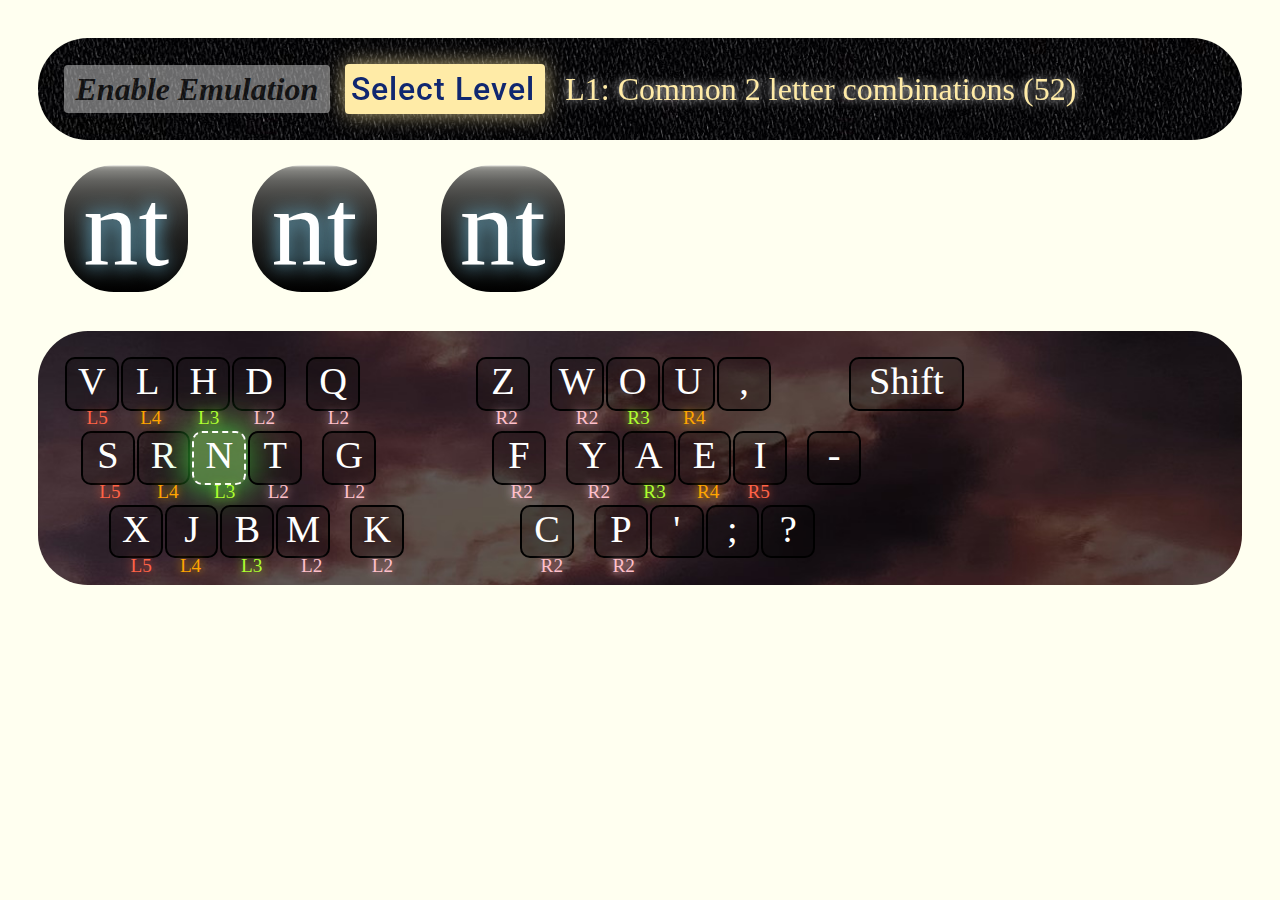
==== learn.html @ 48374da1 "Add files via upload" ====
<!DOCTYPE html>
<head>
    <title>Learn</title>
    <!--Stylesheet below is NOT my work. 
        Credit:
            https://codepen.io/ig_design/pen/MWKVrNR
            https://freefrontend.com/css-dropdown-menus/
    -->
    <link rel="stylesheet" href="dropdown.css">
    <link rel="stylesheet" href="styles.css">
    <link rel="stylesheet" href="learn.css">
    <link rel="icon" type="image/x-icon" href="favicon.png">
</head>
<body>
    <!--<img src="hot.png" id="hot"/>-->
    <div id="select" class="gbox">
        <div class="sec-center">
            <div id="emu">Enable Emulation</div>
            <input class="dropdown" type="checkbox" id="dropdown" name="dropdown"/>
            <label class="for-dropdown" for="dropdown">Select Level<i class="uil uil-arrow-down"></i></label>
            <div class="section-dropdown"> 
                <a href="javascript:level(1)">1: Common Bigrams<i class="uil uil-arrow-right"></i></a>
                <a href="javascript:level(2)">2: Common Trigrams<i class="uil uil-arrow-right"></i></a>
                <a href="javascript:level(3)">3: Common Quadrigrams<i class="uil uil-arrow-right"></i></a>
                <a href="javascript:level(4)">4: Common Pentagrams<i class="uil uil-arrow-right"></i></a>
                <a href="javascript:level(5)">5: ALTERNATE FINGERS<i class="uil uil-arrow-right"></i></a>
                <a href="javascript:level(6)">6: ALTING PRACTICE<i class="uil uil-arrow-right"></i></a>
                <a href="javascript:level(7)">7: Common Words<i class="uil uil-arrow-right"></i></a>
                <a href="javascript:level(8)">8: monkeytype.com Practice<i class="uil uil-arrow-right"></i></a>
                <a href="javascript:level(9)">9: 10fastfingers.com Practice<i class="uil uil-arrow-right"></i></a>
                <!--<input class="dropdown-sub" type="checkbox" id="dropdown-sub" name="dropdown-sub"/>
                <label class="for-dropdown-sub" for="dropdown-sub">Dropdown Sub <i class="uil uil-plus"></i></label>
                <div class="section-dropdown-sub"> 
                    <a href="#">Dropdown Link <i class="uil uil-arrow-right"></i></a>
                    <a href="#">Dropdown Link <i class="uil uil-arrow-right"></i></a>
                </div>-->
            </div>
            <div id="desc">Temporary</div>
        </div>
    </div>
    <div class="tips">HELLO</div>
    <div class="words">
        <div id="w1"><span>asdf</span></div>
        <div id="w2"></div>
        <div id="w3"></div>
    </div>
    <div class="gbox" id="kb">
        <div class="r1"><ltr id="v">V</ltr><ltr id="l">L</ltr><ltr id="h">H</ltr><ltr id="d">D</ltr><ltr id="q">Q</ltr><ltr id="z">Z</ltr><ltr id="w">W</ltr><ltr id="o">O</ltr><ltr id="u">U</ltr><ltr class="comma 80" id=",.">,</ltr><ltr id="Shift">Shift</ltr></div>
        <br>
        <div class="r2"><p>&nbsp;&nbsp;&nbsp;&nbsp;</p><ltr id="s">S</ltr><ltr id="r">R</ltr><ltr id="n">N</ltr><ltr id="t">T</ltr><ltr id="g">G</ltr><ltr id="f">F</ltr><ltr id="y">Y</ltr><ltr id="a">A</ltr><ltr id="e">E</ltr><ltr id="i">I</ltr><ltr class="dash 222" id="-_">-</ltr></div>
        <br>
        <div class="r3"><p>&nbsp;&nbsp;&nbsp;&nbsp;&nbsp;&nbsp;&nbsp;&nbsp;&nbsp;&nbsp;&nbsp;</p><ltr id="x">X</ltr><ltr id="j">J</ltr><ltr id="b">B</ltr><ltr id="m">M</ltr><ltr id="k">K</ltr><ltr id="c">C</ltr><ltr id="p">P</ltr><ltr class="quotations 188" id='&apos;&quot;'>'</ltr><ltr class="colon 190" id=";:">;</ltr><ltr class="mark 191" id="?!">?</ltr></div>
    </div>
    <script>
        box = document.getElementById("dropdown")
        box.addEventListener('keydown',(function(e){
            var kc = e.keyCode
            if (kc === 32){
                e.preventDefault();
            }
        }));
    </script>
    <script>
        w1 = null
        w2 = null
        w3 = null
        kb = null
        tips = null
        rs = [81,87,69,82,84,89,85,73,79,65,83,68,70,71,72,74,75,76,186,90,88,67,86,66,78,77]
        emulating = false
        toggle = document.getElementById("emu")
        /*
        vlhdqzwou
        srntgfyaei
        xjbmkcp
        */
        ks = ['v', 'l', 'h', 'd', 'q', 'z', 'w', 'o', 'u', 's', 'r', 'n', 't', 'g', 'f', 'y', 'a', 'e', 'i', 'x', 'j', 'b', 'm', 'k', 'c', 'p']
        window.addEventListener('load',function(){
            w1 = document.getElementById("w1")
            w2 = document.getElementById("w2")
            w3 = document.getElementById("w3")
            kb = document.getElementById("kb")
            kb = kb.getElementsByTagName("ltr")
            toggle = document.getElementById("emu")
            tips = document.getElementsByClassName('tips')[0]
            if(localStorage.lvl==null){
                localStorage.lvl = 1
            }
            if(localStorage.idx1==null){
                localStorage.idx1 = 0
                localStorage.randomize1 = "no"
            }
            if(localStorage.idx2==null){
                localStorage.idx2 = 0
                localStorage.randomize2 = "no"
            }
            level(parseInt(localStorage.lvl))
        })
        toggle.addEventListener('click',function(){
            if(toggle.classList.contains("on")){
                toggle.innerText = "Enable Emulation"
                toggle.classList.remove("on")
                emulating = false
            }else{
                toggle.innerText = "Emulating Layout"
                toggle.classList.add("on")
                emulating = true
            }
        })
        /*
        CREDITS FOR LISTS BELOW:
        https://docs.google.com/document/d/1_a5Nzbkwyk1o0bvTctZrtgsee9jSP-6I0q3A0_9Mzm0/
        https://www3.nd.edu/~busiforc/handouts/cryptography/Letter%20Frequencies.html
        http://norvig.com/mayzner.html
        https://www.summerboardingcourses.com/blogs/500-most-common-words-in-english/
        https://monkeytype.com
        */
        l1 = ['th', 'he', 'in', 'er', 'an', 're', 'on', 'at', 'en', 'nd', 'ti', 'es', 'or', 'te', 'of', 'ed', 'is', 'it', 'al', 'ar', 'st', 'to', 'nt', 'ng', 'se', 'ha', 'as', 'ou', 'io', 'le', 've', 'co', 'me', 'de', 'hi', 'ri', 'ro', 'ic', 'ne', 'ea', 'ra', 'ce', 'li', 'ch', 'll', 'be', 'ma', 'si', 'om', 'ur', 'ss', 'ee']
        l2 = ['the', 'and', 'ing', 'ion', 'tio', 'ent', 'ati', 'for', 'her', 'ter', 'hat', 'tha', 'ere', 'ate', 'his', 'con', 'res', 'ver', 'all', 'ons', 'nce', 'men', 'ith', 'ted', 'ers', 'pro', 'thi', 'wit', 'are', 'ess', 'not', 'ive', 'was', 'ect', 'rea', 'com', 'eve', 'per', 'int', 'est', 'sta', 'cti', 'ica', 'ist', 'ear', 'ain', 'one', 'our', 'iti', 'rat']
        l3 = ['that', 'ther', 'with', 'tion', 'here', 'ould', 'have', 'hich', 'whic', 'this', 'thin', 'they', 'atio', 'ever', 'from', 'ough', 'were', 'hing', 'ment']
        l4 = ['ation','tions','which','ction','other','there','ition','ement','inter','ional','ratio','would','tiona','these','state','natio','thing','under','ssion','ectio','catio','latio','about','count','ments','ative','prese','feren','hough','ution','roduc','resen','rough','press','first','after','cause','where','tatio','could','efore','contr','hould','shoul','tical','gener','esent','great']
        l5 = ["rl","ue","k","yp","ao","oa","bl","ght","cy","bv","gth","tb","cya","fy","gm","nh","lr","br","nb","eu"]
        a1 = [["r","L3 (Left Middle)"],
        ["u","R3 (Right Middle) OR Flatten finger down OR Slide downward"],
        ["k","R2 (Right Index) if faster/easier depending on the word"],
        ["yp","Flatten finger down OR Slide downward [Can Skip]"],
        ["o","R2 (Right Index)"],
        ["oa","Flatten finger down OR Slide downward [Can Skip]"],
        ["b","L2 (Left Index)"],
        ["g","R2 (Right Index)"],
        ["y","R3 (Right Middle)"],
        ["b","L2 (Left Index)"],
        ["g","R2 (Right Index)"],
        ["tb","Flatten finger down OR Slide downward [Can Skip]"],
        ["ya","R3 (Right Middle) AND R3 (Right Ring)"],
        ["y","R3 (Right Middle)"],
        ["gm","Flatten finger down OR Slide downward [Can Skip]"],
        ["n","L2 (Left Index)"],
        ["r","L3 (Left Middle) BUT Sliding downward or Flattening may be easier"],
        ["b","L2 (Left Index)"],
        ["b","L2 (Left Index)"],
        ["u","R3 (Right Middle)"]] 
        l6 = ['giRL','peaRL','unfuRL','cuRL','swiRL','huRL','deaRLy','daRLing','twiRL','undeRLine','woRLd']
        a2 = []
        a2 = a2.concat("rl ".repeat(l6.length-a2.length).split(" "))
        a2.pop()
        l6 = l6.concat(['clUE','trUE','cUE','dUE','hUE','fUEl','qUEry','venUE','crUEl','issUE','rescUE','qUEen','argUE','virtUE','qUEstion'])
        a2 = a2.concat("ue ".repeat(l6.length-a2.length).split(" "))
        a2.pop()
        l6 = l6.concat(['marK','larK','kind','sharK','darK','starK','barK','sKirt','KinK','ranKed'])
        a2 = a2.concat("k ".repeat(l6.length-a2.length).split(" "))
        a2.pop()
        l6 = l6.concat(['tYPe','hYPe','skYPe','gYPsy','tYPo','hYPo','hYPer','crYPt','hYPhae','hYPno','glYPh'])
        a2 = a2.concat("yp ".repeat(l6.length-a2.length).split(" "))
        a2.pop()
        l6 = l6.concat(['chAOs','AOrta','bAObab','karAOke'])
        a2 = a2.concat("ao ".repeat(l6.length-a2.length).split(" "))
        a2.pop()
        l6 = l6.concat(['OAk','cOAt','mOAt','bOAt','hOArd','tOAd','flOAt','mOAn','fOAm','cocOA','rOAd'])
        a2 = a2.concat("oa ".repeat(l6.length-a2.length).split(" "))
        a2.pop()
        l6 = l6.concat(['BLack','BLand','BLare','BLazer','BLoom','BLurry','BLame','faBLe','taBLet','feeBLe'])
        a2 = a2.concat("bl ".repeat(l6.length-a2.length).split(" "))
        a2.pop()
        l6 = l6.concat(['aiGHT','liGHT','miGHT','riGHT','tiGHT','heiGHT','siGHT'])
        a2 = a2.concat("ght ".repeat(l6.length-a2.length).split(" "))
        a2.pop()
        l6 = l6.concat(['CYcle','iCY','aCYl','CYst','sCYthe','spiCY','juiCY','CYsaki','CYber','CYnic','CYnthia'])
        a2 = a2.concat("cy ".repeat(l6.length-a2.length).split(" "))
        a2.pop()
        l6 = l6.concat(['oBVious','suBVert'])
        a2 = a2.concat("bv ".repeat(l6.length-a2.length).split(" "))
        a2.pop()
        l6 = l6.concat(['lenGTH','strenGTH'])
        a2 = a2.concat("gth ".repeat(l6.length-a2.length).split(" "))
        a2.pop()
        l6 = l6.concat(['TBh','TBf','tiTBit','ouTBid'])
        a2 = a2.concat("tb ".repeat(l6.length-a2.length).split(" "))
        a2.pop()
        l6 = l6.concat(['CYA','CYAn','CYAnide'])
        a2 = a2.concat("cya ".repeat(l6.length-a2.length).split(" "))
        a2.pop()
        l6 = l6.concat(['gooFY','leaFY','veriFY','satisFY','FYi','deFYing'])
        a2 = a2.concat("fy ".repeat(l6.length-a2.length).split(" "))
        a2.pop()
        l6 = l6.concat(['GM','GMail','siGMa','doGMa','maGMa'])
        a2 = a2.concat("gm ".repeat(l6.length-a2.length).split(" "))
        a2.pop()
        l6 = l6.concat(['iNHale','unholy','iNHumane','iNHibit','uNHinged'])
        a2 = a2.concat("nh ".repeat(l6.length-a2.length).split(" "))
        a2.pop()
        l6 = l6.concat(['alr','aLRight','aLReady','rivaLRy','chivaLRy','raiLRoad'])
        a2 = a2.concat("lr ".repeat(l6.length-a2.length).split(" "))
        a2.pop()
        l6 = l6.concat(['BRight','celeBRate','BRonze','BRead','BRing','BRanch','BRoom'])
        a2 = a2.concat("br ".repeat(l6.length-a2.length).split(" "))
        a2.pop()
        l6 = l6.concat(['iNBred','uNBan','uNBent','uNBox','suNBird','raiNBow','uNBiased'])
        a2 = a2.concat("nb ".repeat(l6.length-a2.length).split(" "))
        a2.pop()
        l6 = l6.concat(['EUphoria','EUro','EUthanasia','EUphemize'])
        a2 = a2.concat("eu ".repeat(l6.length-a2.length).split(" "))
        a2.pop()
        l7 = ['a','about','act','actually','add','after','again','against','age','ago','air','all','also','always','am','among','an','and','animal','another','answer','appear','are','area','as','ask','at','back','ball','base','be','beauty','because','become','bed','been','before','began','begin','behind','best','better','better','between','big','bird','black','blue','boat','body','book','both','bottom','box','boy','bring','brought','build','built','busy','but','by','call','came','can','car','care','carefully','carry','centre','certain','change','check','child','children','city','class','clear','close','cold','colour','come','common','community','complete','contain','could','country','course','create','cried','cross','cry','cut','dark','day','decide','decided','deep','develop','did','different','do','does','dog','door','down','draw','dream','drive','dry','during','each','early','earth','east','easy','eat','effort','enough','every','example','experience','explain','eye','face','fact','false','family','far','farm','fast','father','feel','feet','few','field','find','fire','first','fish','five','fly','follow','food','form','found','four','friend','from','front','full','game','gave','get','girl','give','go','gold','good','got','government','great','green','ground','group','grow','guy','had','half','hand','happen','happened','hard','has','have','he','hear','heat','heavy','help','her','here','high','his','hold','home','horse','horn','hot','hour','house','idea','if','important','in','inch','include','into','is','island','it','just','keep','kind','king','knew','know','known','kurumi','land','language','large','last','late','later','laugh','lead','learn','leave','left','less','less','let','letter','life','light','like','line','list','listen','little','live','long','look','love','low','machine','made','make','man','many','map','mark','may','mean','measure','men','might','mile','million','mind','minute','miss','money','month','moon','more','more','morning','most','mother','mountain','move','much','music','must','my','name','nation','near','need','never','new','next','night','no','north','note','notice','noun','now','number','object','of','off','office','often','oh','oil','old','on','once','one','only','open','or','order','other','our','out','over','page','pair','part','pass','passed','people','perhaps','person','picture','place','plan','plane','plant','play','point','power','probably','problem','product','provide','pull','put','question','quick','rain','ran','reach','read','ready','real','receive','record','red','relationship','remember','right','river','road','rock','room','round','rule','run','said','same','saw','say','school','science','sea','season','second','see','seem','self','sentence','serve','set','several','shape','she','ship','short','should','show','shown','side','simple','since','sing','sit','six','size','sleep','slow','small','snow','so','some','something','song','soon','sound','south','space','special','spell','spring','stand','star','start','stay','step','stood','stop','story','street','strong','study','such','summer','sun','system','table','take','talk','teach','tell','ten','test','than','that','the','their','them','then','there','these','they','thing','think','this','those','though','thought','thousand','three','through','time','to','together','told','too','took','top','toward','town','travel','tree','try','true','turn','two','under','understand','until','up','upon','us','use','usual','very','voice','vowel','wait','walk','want','war','warm','was','watch','water','wave','way','we','week','weight','were','west','what','wheel','where','which','white','who','why','will','wind','winter','with','without','woman','wonder','wood','word','words','work','world','would','write','wrong','year','yes','you','young']
        l8 = ["the","be","of","and","a","to","in","he","have","it","that","for","they","with","as","not","on","she","at","by","this","we","you","do","but","from","or","which","one","would","all","will","there","say","who","make","when","can","more","if","no","man","out","other","so","what","time","up","go","about","than","into","could","state","only","new","year","some","take","come","these","know","see","use","get","like","then","first","any","work","now","may","such","give","over","think","most","even","find","day","also","after","way","many","must","look","before","great","back","through","long","where","much","should","well","people","down","own","just","because","good","each","those","feel","seem","how","high","too","place","little","world","very","still","nation","hand","old","life","tell","write","become","here","show","house","both","between","need","mean","call","develop","under","last","right","move","thing","general","school","never","same","another","begin","while","number","part","turn","real","leave","might","want","point","form","off","child","few","small","since","against","ask","late","home","interest","large","person","end","open","public","follow","during","present","without","again","hold","govern","around","possible","head","consider","word","program","problem","however","lead","system","set","order","eye","plan","run","keep","face","fact","group","play","stand","increase","early","course","change","help","line"]
        l9 = ["about","above","add","after","again","air","all","almost","along","also","always","an","and","animal","another","answer","any","are","around","as","ask","at","away","back","be","because","been","before","began","begin","being","below","between","big","book","both","boy","but","by","call","came","can","car","carry","change","children","city","close","come","could","country","cut","day","did","different","do","does","don't","down","each","earth","eat","end","enough","even","every","example","eye","face","family","far","father","feet","few","find","first","follow","food","for","form","found","four","from","get","girl","give","go","good","got","great","group","grow","had","hand","hard","has","have","he","head","hear","help","her","here","high","him","his","home","house","how","idea","if","important","in","into","is","it","its","it's","just","keep","kind","know","land","large","last","later","learn","leave","left","let","letter","life","light","like","line","list","little","live","long","look","made","make","man","many","may","me","mean","men","might","mile","miss","more","most","mother","mountain","move","much","must","my","name","near","need","never","new","next","night","no","not","now","number","of","off","often","oil","old","on","once","one","only","open","or","other","our","out","over","own","page","paper","part","people","picture","place","plant","play","point","put","question","quick","quickly","quite","read","really","right","river","run","said","same","saw","say","school","sea","second","see","seem","sentence","set","she","should","show","side","small","so","some","something","sometimes","song","soon","sound","spell","start","state","still","stop","story","study","such","take","talk","tell","than","that","the","their","them","then","there","these","they","thing","think","this","those","thought","three","through","time","to","together","too","took","tree","try","turn","two","under","until","up","us","use","very","walk","want","was","watch","water","way","we","well","went","were","what","when","where","which","while","white","who","why","will","with","without","word","work","world","would","write","year","you","young","your"]
        l10 = ["BLUE","qUEen","brick","schoolgiRL","cowgiRL","unapprOAchaBLe","radiOActive","sugarcOAt","conseqUEnce","qUEUEd",]
        a3 = [["B: L2, UE: Slide/Flatten"],
        ["UE: Slide/Flatten OR U: R3"],
        ["Don't alt BR"],
        ["Regular alt"],
        ["Regular alt"],
        ["Regular alts"],
        ["Regular alt"],
        ["Regular alt"],
        ["Regular alt"],
        ["UE: Avoid sliding, try pressing together (flatten) OR U: R3"]]
        //l9 = ['I want to.','Yes, can you?','How are you?','Where are you?','How to make','How to do','Do it yourself.',"Sorry, I can't.","Can't you do","There's a thing","Where were you?","By the way","Okay, thank you.","Do your work.","Can you please","That is so","There's no way!"]
        function generate(x){
            localStorage.lvl = x
            gen=false
            for(var i=0; i<kb.length; i++){
                if(kb[i].classList.contains("next")){
                    kb[i].classList.remove("next")
                }
            }
            window[active].classList.remove("active")
            switch(parseInt(x)){
                case 1:
                    temp = Math.floor(Math.random()*100)%l1.length
                    w1.classList.add("active")
                    w1.innerHTML = "<span>"+l1[temp][0]+"</span><span>"+l1[temp][1]+"</span>"
                    /*prev = document.getElementsByClassName("next")
                    prev.classList.remove("next")*/
                    kb[l1[temp][0]].className = "next"
                    w2.innerHTML = "<span>"+l1[temp][0]+"</span><span>"+l1[temp][1]+"</span>"
                    w3.innerHTML = "<span>"+l1[temp][0]+"</span><span>"+l1[temp][1]+"</span>"
                    break;
                case 2:
                    temp = Math.floor(Math.random()*100)%l2.length
                    w1.classList.add("active")
                    w1.innerHTML = "<span>"+l2[temp][0]+"</span><span>"+l2[temp][1]+"</span><span>"+l2[temp][2]+"</span>"
                    /*prev = document.getElementsByClassName("next")
                    prev.classList.remove("next")*/
                    kb[l2[temp][0]].className = "next"
                    w2.innerHTML = "<span>"+l2[temp][0]+"</span><span>"+l2[temp][1]+"</span><span>"+l2[temp][2]+"</span>"
                    w3.innerHTML = "<span>"+l2[temp][0]+"</span><span>"+l2[temp][1]+"</span><span>"+l2[temp][2]+"</span>"
                    break;
                case 3:
                    temp = Math.floor(Math.random()*100)%l3.length
                    w1.classList.add("active")
                    w1.innerHTML = "<span>"+l3[temp][0]+"</span><span>"+l3[temp][1]+"</span><span>"+l3[temp][2]+"</span><span>"+l3[temp][3]+"</span>"
                    /*prev = document.getElementsByClassName("next")
                    prev.classList.remove("next")*/
                    kb[l3[temp][0]].className = "next"
                    w2.innerHTML = "<span>"+l3[temp][0]+"</span><span>"+l3[temp][1]+"</span><span>"+l3[temp][2]+"</span><span>"+l3[temp][3]+"</span>"
                    w3.innerHTML = "<span>"+l3[temp][0]+"</span><span>"+l3[temp][1]+"</span><span>"+l3[temp][2]+"</span><span>"+l3[temp][3]+"</span>"
                    break;
                case 4:
                	temp = Math.floor(Math.random()*100)%l4.length
                	w1.classList.add("active")
                	w1.innerHTML = "<span>"+l4[temp][0]+"</span>"
                	w2.innerHTML = "<span>"+l4[temp][0]+"</span>"
                	w3.innerHTML = "<span>"+l4[temp][0]+"</span>"
                	for(var i=1; i<5; i++){
		        	w1.innerHTML += "<span>"+l4[temp][i]+"</span>"
		        	w2.innerHTML += "<span>"+l4[temp][i]+"</span>"
		        	w3.innerHTML += "<span>"+l4[temp][i]+"</span>"
                	}
                    kb[l4[temp][0]].className = "next"
                	break;
                case 5:
                	temp = Math.floor(Math.random()*100)%l5.length
                    if(localStorage.randomize1=="no"){
                        temp = parseInt(localStorage.idx1)
                    }
                	w1.classList.add("active")
                	w1.innerHTML = "<span>"+l5[temp][0]+"</span>"
                	w2.innerHTML = "<span>"+l5[temp][0]+"</span>"
                	w3.innerHTML = "<span>"+l5[temp][0]+"</span>"
                	for(var i=1; i<l5[temp].length; i++){
		        	w1.innerHTML += "<span>"+l5[temp][i]+"</span>"
		        	w2.innerHTML += "<span>"+l5[temp][i]+"</span>"
		        	w3.innerHTML += "<span>"+l5[temp][i]+"</span>"
                	}
                    tips.innerHTML = "<span id='let'>"+a1[temp][0].toUpperCase()+"</span>: "+a1[temp][1]
                    kb[l5[temp][0]].className = "next"
                	break;
                case 6:
                	temp = Math.floor(Math.random()*200)%l6.length
                    if(localStorage.randomize2=="no"){
                        temp = parseInt(localStorage.idx2)
                    }
                	w1.classList.add("active")
                	w1.innerHTML = ""
                	w2.innerHTML = ""
                	w3.innerHTML = ""
                	for(var i=0; i<l6[temp].length; i++){
                        if(l6[temp][i]==l6[temp][i].toLowerCase()){
                            w1.innerHTML += "<span>"+l6[temp][i]+"</span>"
                            w2.innerHTML += "<span>"+l6[temp][i]+"</span>"
                            w3.innerHTML += "<span>"+l6[temp][i]+"</span>"
                        }else{
                            w1.innerHTML += "<span class='alt'>"+l6[temp][i].toLowerCase()+"</span>"
                            w2.innerHTML += "<span class='alt'>"+l6[temp][i].toLowerCase()+"</span>"
                            w3.innerHTML += "<span class='alt'>"+l6[temp][i].toLowerCase()+"</span>"
                        }
                	}
                    tips.innerHTML = localStorage.idx2+"/"+l6.length
                    kb[l6[temp][0].toLowerCase()].className = "next"
                	break;
                case 7:
                    if(l7.indexOf(w1.innerText)==209 || l7.indexOf(w1.innerText)==199){
                        temp = l7.indexOf(w1.innerText)-10
                    }else if(l7.indexOf(w1.innerText)==15){
                        temp = 450
                    }else{
                	    temp = Math.floor(Math.random()*727)%l7.length
                    }
                	w1.classList.add("active")
                	w1.innerHTML = "<span>"+l7[temp][0]+"</span>"
                	w2.innerHTML = "<span>"+l7[temp][0]+"</span>"
                	w3.innerHTML = "<span>"+l7[temp][0]+"</span>"
                	for(var i=1; i<l7[temp].length; i++){
		        	w1.innerHTML += "<span>"+l7[temp][i]+"</span>"
		        	w2.innerHTML += "<span>"+l7[temp][i]+"</span>"
		        	w3.innerHTML += "<span>"+l7[temp][i]+"</span>"
                	}
                    kb[l7[temp][0]].className = "next"
                	break;
                case 8:
                	temp = Math.floor(Math.random()*1000)%l8.length
                	w1.classList.add("active")
                	w1.innerHTML = "<span>"+l8[temp][0]+"</span>"
                	w2.innerHTML = "<span>"+l8[temp][0]+"</span>"
                	w3.innerHTML = "<span>"+l8[temp][0]+"</span>"
                	for(var i=1; i<l8[temp].length; i++){
		        	w1.innerHTML += "<span>"+l8[temp][i]+"</span>"
		        	w2.innerHTML += "<span>"+l8[temp][i]+"</span>"
		        	w3.innerHTML += "<span>"+l8[temp][i]+"</span>"
                	}
                    kb[l8[temp][0]].className = "next"
                	break;
                case 9:
                	temp = Math.floor(Math.random()*1000)%l9.length
                	w1.classList.add("active")
                	w1.innerHTML = "<span>"+l9[temp][0]+"</span>"
                	w2.innerHTML = "<span>"+l9[temp][0]+"</span>"
                	w3.innerHTML = "<span>"+l9[temp][0]+"</span>"
                	for(var i=1; i<l9[temp].length; i++){
		        	w1.innerHTML += "<span>"+l9[temp][i]+"</span>"
		        	w2.innerHTML += "<span>"+l9[temp][i]+"</span>"
		        	w3.innerHTML += "<span>"+l9[temp][i]+"</span>"
                	}
                    kb[l9[temp][0]].className = "next"
                	break;
            }
            active = "w1"
        }
        last=""
        gen = false
        space = false
        active = "w1"
        window.addEventListener('keydown',function(k){
            if(!k.repeat){
                if(space){
                    if(k.which==32){
                        dones = window[active].getElementsByClassName("done")
                        fullheight = document.getElementsByTagName("html")[0].offsetWidth
                        window[active].classList.remove("active")
                        if(active=="w1"){
                            active="w2"
                            if(fullheight < w2.offsetWidth + w2.offsetLeft){
                                w1.hidden = true
                            }
                        }else if(active=="w2"){
                            active="w3"
                            if(fullheight < w3.offsetWidth + w3.offsetLeft){
                                w1.hidden = true
                                w2.hidden = true
                            }
                        }else{
                            active="w1"
                            w1.hidden = false
                            w2.hidden = false
                            w3.hidden = false
                            for(var i=0; i<dones.length; i++){
                                dones[i].classList.remove("done")
                            }
                            if(parseInt(localStorage.lvl)==5){
                                if(localStorage.randomize1=="no"){
                                    localStorage.idx1 = parseInt(localStorage.idx1)+1
                                }
                                if(parseInt(localStorage.idx1)==l5.length){
                                    localStorage.randomize1 = "yes"
                                }
                            }
                            if(parseInt(localStorage.lvl)==6){
                                if(localStorage.randomize2=="no"){
                                    localStorage.idx2 = parseInt(localStorage.idx2)+1
                                }
                                if(parseInt(localStorage.idx2)==l6.length){
                                    localStorage.randomize2 = "yes"
                                }
                            }
                            generate(localStorage.lvl)
                        }
                        window[active].classList.add("active")
                        ch = window[active].getElementsByTagName("span")[0].innerText
                        kb[ch].classList.add("next")
                    }
                }
                if(!space){
                    if(emulating){
                        n=ks[rs.indexOf((k.which))]
                    }
                    curr = document.getElementsByClassName("next")[0]
                    intxt = curr.innerText
                    if(!shift){
                        intxt = intxt.toLowerCase()
                    }
                    spans = window[active].getElementsByTagName("span")
                    dones = window[active].getElementsByClassName("done")
                    if((k.key==intxt && emulating==false) || (n==intxt&&emulating==true)){
                        curr.classList.remove("next")
                        if(spans.length>dones.length+1){
                            newtxt = spans[dones.length+1].innerText.toLowerCase()
                            kb[newtxt].classList.add("next")
                        }else{
                            space = true
                        }
                        spans[dones.length].classList.add("done")
                    }else{
                        if(k.key!="Shift"){
                            spans[dones.length].id = "err"
                        }
                    }
                }
                if(space && k.which==32){
                    space = false
                }
            }
        })
        /*
        window.addEventListener('keydown',function(k){
            if(!k.repeat){
                if(k.which==32 && space){
                    for(var i=0; i<kb.length; i++){
                        if(kb[i].classList.contains("next")){
                            kb[i].classList.remove("next")
                        }
                    }
                    console.log("yes")
                    space = false
                    n = document.getElementsByClassName("active")[0]
                    if(n.id=="w1"){
                        w2.classList.add("active")
                    }else if(n.id=="w2"){
                        w3.classList.add("active")
                    }else{
                        generate(localStorage.lvl)
                    }
                    n.classList.remove("active") 
                    h = document.getElementsByClassName("active")[0].getElementsByTagName("span")[0].innerText
                    kb[h].classList.add("next") 
                }
                perv = document.getElementsByClassName("next")
                ids = []
                for(var i=0; i<perv.length; i++){
                    ids.push(perv[i].id)
                }
                prev = perv[0]
                if(prev.id.length==1){
                    a = document.getElementsByClassName("active")[0].getElementsByTagName("span")
                    y = a
                    b = null
                    for(var i=0; i<a.length; i++){
                        if(a[i].id!="done"){
                            if(i>=a.length-1 && ids.includes(k.key.toLowerCase())){
                                //document.getElementsByClassName("active")[0].classList.remove("active")
                                space = true
                                /*
                                if(a.id=="w1"){
                                    document.getElementById("w2").classList.add("active")
                                    b = document.getElementsByClassName("active")[0].getElementsByTagName("span")[0]
                                }else if(a.id=="w2"){
                                    document.getElementById("w3").classList.add("active")
                                    b = document.getElementsByClassName("active")[0].getElementsByTagName("span")[0]
                                }else{
                                }
                                *//*
                            }else{
                                console.log(document.getElementsByClassName("active")[0],i+1,i,a.length-1)
                                b = document.getElementsByClassName("active")[0].getElementsByTagName("span")[i+1]
                                if(b){
                                    b=b.innerText
                                }
                            }
                            a=a[i]
                            break
                        }
                    }
                    if(k.key.toLowerCase()==prev.id){
                        a.id="done"
                        a.classList.add("done")
                        if(b!=null){
                            kb[b].classList.add("next")
                        }
                    }else if(k.which!=32){
                        a.id="err"
                    }
                    if(space){
                        for(var j=0; j<y.length; j++){
                            y[j].classList.add("done")
                            console.log(y[j])
                        }
                    }
                }
            }
        })
        window.addEventListener('keyup',function(k){
            prev = document.getElementsByClassName("next")
            chk = document.getElementsByClassName("done")
            if(chk[0] != null && prev.length>1){
                chk = chk[chk.length-1].innerHTML
                for(var i=0; i<prev.length; i++){
                    if(prev[i].innerText.toLowerCase()==chk){
                        prev = prev[i]
                    }
                }
            }else if(prev.length==1){
                x = w1.getElementsByClassName("done")
                if(x.length==w1.length){
                    prev[0].classList.reemove("next")
                }
            }
            if(k.key.toLowerCase()==prev.id){
                prev.classList.remove("next")
            }
            if(space && prev[0]){
                prev[0].classList.remove("next")
            }
            kb[k.key].classList.remove("next")
        })
        */
        function level(x){
            d = document.getElementById("desc")
            s = ""
            switch(x){
                case 1:
                    s = "L1: Common 2 letter combinations ("+l1.length.toString()+")"
                    break;
                case 2:
                    s = "L2: Common 3 letter combinations ("+l2.length.toString()+")"
                    break;
                case 3:
                    s = "L3: Common 4 letter combinations ("+l3.length.toString()+")"
                    break;
                case 4:
                	s = "L4: Common 4 letter combinations ("+l4.length.toString()+")"
                	break;
                case 5:
                	s = "L5: Common ALT combinations ("+l5.length.toString()+")"
                	break;
                case 6:
                	s = "L6: Practice ALTING ("+l6.length.toString()+")"
                	break;
                case 7:
                	s = "L7: Common words ("+l7.length.toString()+")"
                	break;
                case 8:
                	s = "L8: monkeytype.com Practice ("+l8.length.toString()+")"
                	break;
                case 9:
                	s = "L9: 10fastfingers.com Practice ("+l9.length.toString()+")"
                	break;
            }
            if(x==5 || x==6){
                tips.hidden = false
                if(x==6 && localStorage.randomize2=="yes"){
                    tips.hidden = true
                }
            }else{
                tips.hidden = true
            }
            d.innerText = s
            generate(x)
        }
        /*box = null
        function add(){
            b1 = document.getElementsByClassName("r1")[0]
            b2 = document.getElementsByClassName("r2")[0]
            b3 = document.getElementsByClassName("r3")[0]
            var r1 = "vlhdqzwou,"
            var r2 = "srntgfyaei"
            var r3 = "xjbmkcp"
            for(var i=0; i<r1.length; i++){
                b1.innerHTML+="<ltr id="+r1[i]+">"+r1[i].toUpperCase()+"</ltr>"
            }
            for(var i=0; i<r2.length; i++){
                b2.innerHTML+="<ltr id="+r2[i]+">"+r2[i].toUpperCase()+"</ltr>"
            }
            for(var i=0; i<r3.length; i++){
                b3.innerHTML+="<ltr id="+r3[i]+">"+r3[i].toUpperCase()+"</ltr>"
            }
        }
        window.addEventListener('load', add);*/
        var shift = false
        var keys = []
        var up = []
        var exc = [186,222,188,190,191]
        function highlight(){
            for(var i=0; i<keys.length; i++){
                x = document.getElementById(keys[i])
                if(x==null){
                    x = document.getElementsByClassName(keys[i])[0]
                }
                x.classList.add("on")
            }
            for(var i=0; i<up.length; i++){
                x = document.getElementById(up[i])
                if(x==null){
                    x = document.getElementsByClassName(up[i])[0]
                }
                x.classList.remove("on")
            }
            if(keys.length>10){
                keys=[]
            }
            if(shift){
                x = document.getElementById("Shift")
                x.classList.add("on")
                for(var i=1; i<exc.length; i++){
                    y = document.getElementsByClassName(exc[i])[0]
                    y.innerText = y.id[1]
                }
                y = document.getElementsByClassName("comma")[0]
                y.innerText = y.id[1]
            }else{
                x = document.getElementById("Shift")
                x.classList.remove("on")
                for(var i=1; i<exc.length; i++){
                    y = document.getElementsByClassName(exc[i])[0]
                    y.innerText = y.id[0]
                }
                y = document.getElementsByClassName("comma")[0]
                y.innerText = y.id[0]
            }
            up = []
        }
        window.addEventListener('keydown',function(shh){
            if(64<shh.which && shh.which<91){
                if(shh.which == 80){
                    if(keys[keys.length-1]!="comma"){
                        keys.push("comma")
                    }
                }else{
                    if(keys[keys.length-1]!=shh.key.toLowerCase()){
                        keys.push(shh.key.toLowerCase())
                    }
                }
                highlight()
            }else if(exc.includes(shh.which)){
                if(!['i','dash','quotations','colon','mark'].includes(keys[keys.length-1])){
                    switch(shh.which){
                        case 186:
                            keys.push("i");
                            break;
                        case 222:
                            keys.push("dash");
                            break;
                        case 188:
                            keys.push("quotations")
                            break;
                        case 190:
                            keys.push("colon")
                            break;
                        case 191:
                            keys.push("mark")
                            break;
                    }
                }
                highlight()
            }else if(shh.key=="Shift" && keys[keys.length-1]!="Shift"){
                shift = true
                highlight()
            }
        })
        window.addEventListener('keyup',function(k){
            if(shift && k.key == "Shift"){
                shift = false
            }else{
                if(64<k.which && k.which<91){
                    if(k.which == 80){
                        keys.splice(keys.indexOf("comma"),1)
                        up.push("comma")
                    }else if(keys.indexOf(k.key.toLowerCase())>=0){
                        keys.splice(keys.indexOf(k.key.toLowerCase()),1)
                        up.push(k.key.toLowerCase())
                    }
                }else if(exc.includes(k.which)){
                    switch(k.which){
                        case 186:
                            keys.splice(keys.indexOf("i"),1)
                            up.push("i")
                            break;
                        case 222:
                            keys.splice(keys.indexOf("dash"),1)
                            up.push("dash")
                            break;
                        case 188:
                            keys.splice(keys.indexOf("quotations"),1)
                            up.push("quotations")
                            break;
                        case 190:
                            keys.splice(keys.indexOf("colon"),1)
                            up.push("colon")
                            break;
                        case 191:
                            keys.splice(keys.indexOf("mark"),1)
                            up.push("mark")
                            break;
                    }
                    highlight()
                }
            }
            highlight()
        })
    </script>
</body>
</html>
---- dropdown.css ----
/*
This file is NOT made by me. 
    Credit:
        https://codepen.io/ig_design/pen/MWKVrNR
        https://freefrontend.com/css-dropdown-menus/
*/

@import url('https://fonts.googleapis.com/css2?family=Roboto:wght@400;500;700;900&display=swap');

*,
*::before,
*::after {
  box-sizing: border-box;
}
.sec-center {
  position: relative;
  max-width: 100%;
  z-index: 200;
}
[type="checkbox"]:checked,
[type="checkbox"]:not(:checked){
  position: absolute;
  left: -9999px;
  opacity: 0;
  pointer-events: none;
}
.dark-light:checked + label,
.dark-light:not(:checked) + label{
  position: fixed;
  top: 40px;
  right: 40px;
  z-index: 20000;
  display: block;
  border-radius: 50%;
  width: 46px;
  height: 46px;
  cursor: pointer;
  transition: all 200ms linear;
  box-shadow: 0 0 25px rgba(255,235,167,.45);
}
.dark-light:checked + label{
  transform: rotate(360deg);
}
.dark-light:checked + label:after,
.dark-light:not(:checked) + label:after{
  position: absolute;
  content: '';
  top: 1px;
  left: 1px;
  overflow: hidden;
  z-index: 2;
  display: block;
  border-radius: 50%;
  width: 44px;
  height: 44px;
  background-color: #102770;
  background-image: url('https://assets.codepen.io/1462889/moon.svg');
  background-size: 20px 20px;
  background-repeat: no-repeat;
  background-position: center;
  transition: all 200ms linear;
  opacity: 0;
}
.dark-light:checked + label:after {
  opacity: 1;
}
.dark-light:checked + label:before,
.dark-light:not(:checked) + label:before{
  position: absolute;
  content: '';
  top: 0;
  left: 0;
  overflow: hidden;
  z-index: 1;
  display: block;
  border-radius: 50%;
  width: 46px;
  height: 46px;
  background-color: #48dbfb;
  background-image: url('https://assets.codepen.io/1462889/sun.svg');
  background-size: 25px 25px;
  background-repeat: no-repeat;
  background-position: center;
  transition: all 200ms linear;
}
.dark-light:checked + label:before{
  background-color: #000;
}
.light-back{
  position: fixed;
  top: 0;
  left: 0;
  z-index: 1;
  background-color: #fff;
  overflow: hidden;
  background-image: url('https://s3-us-west-2.amazonaws.com/s.cdpn.io/1462889/pat-back.svg');
  background-position: center;
  background-repeat: repeat;
  background-size: 4%;
  height: 100%;
  width: 100%;
  transition: all 200ms linear;
  opacity: 0;
}
.dark-light:checked ~ .light-back{
  opacity: 1;
}
.dropdown:checked + label,
.dropdown:not(:checked) + label{
  position: relative;
  font-family: 'Roboto', sans-serif;
  font-weight: 500;
  font-size: 15px;
  line-height: 2;
  height: 50px;
  transition: all 200ms linear;
  border-radius: 4px;
  width: 200px;
  padding-left: 5.5px;
  letter-spacing: 1px;
  display: -webkit-inline-flex;
  display: -ms-inline-flexbox;
  display: inline-flex;
  -webkit-align-items: center;
  -moz-align-items: center;
  -ms-align-items: center;
  align-items: center;
  -webkit-justify-content: center;
  -moz-justify-content: center;
  -ms-justify-content: center;
  justify-content: center;
  -ms-flex-pack: center;
  text-align: center;
  border: none;
  background-color: #ffeba7;
  cursor: pointer;
  color: #102770;
  box-shadow: 0 0 20px 0 rgba(255,235,167,0.727);
  font-size: 2em;
}
.dark-light:checked ~ .sec-center .for-dropdown{
  background-color: #102770;
  color: #ffeba7;
  box-shadow: 0 12px 35px 0 rgba(16,39,112,.25);
}
.dropdown:checked + label:before,
.dropdown:not(:checked) + label:before{
  position: fixed;
  top: 0;
  left: 0;
  content: '';
  width: 100%;
  height: 100%;
  z-index: -1;
  cursor: auto;
  pointer-events: none;
}
.dropdown:checked + label:before{
  pointer-events: auto;
}
.dropdown:not(:checked) + label .uil {
  font-size: 24px;
  margin-left: 10px;
  transition: transform 200ms linear;
}
.dropdown:checked + label .uil {
  transform: rotate(180deg);
  font-size: 24px;
  margin-left: 10px;
  transition: transform 200ms linear;
}
.section-dropdown {
  position: absolute;
  padding: 5px;
  background-color: #111;
  top: 70px;
  left: 0;
  width: 100%;
  border-radius: 4px;
  display: block;
  box-shadow: 0 14px 35px 0 rgba(9,9,12,0.4);
  z-index: 2;
  opacity: 0;
  pointer-events: none;
  transform: translateY(20px);
  transition: all 200ms linear;
  box-shadow: 0 0 20px 0 #ffeba7;
}
.dark-light:checked ~ .sec-center .section-dropdown {
  background-color: #fff;
  box-shadow: 0 14px 35px 0 rgba(9,9,12,0.15);
}
.dropdown:checked ~ .section-dropdown{
  opacity: 1;
  pointer-events: auto;
  transform: translateY(0);
}
.section-dropdown:before {
  position: absolute;
  top: -20px;
  left: 0;
  width: 100%;
  height: 20px;
  content: '';
  display: block;
  z-index: 1;
}
.section-dropdown:after {
  position: absolute;
  top: -10px;
  left: 420px;
  width: 0; 
  height: 0; 
  border-left: 10px solid transparent;
  border-right: 10px solid transparent; 
  border-bottom: 10px solid #111;
  content: '';
  display: block;
  z-index: 2;
  transition: all 200ms linear;
}
.dark-light:checked ~ .sec-center .section-dropdown:after {
  border-bottom: 8px solid #fff;
}

a {
  position: relative;
  color: #fff;
  transition: all 200ms linear;
  font-family: 'Roboto', sans-serif;
  font-weight: 500;
  font-size: 15px;
  border-radius: 2px;
  padding: 5px 0;
  padding-left: 20px;
  padding-right: 15px;
  margin: 2px 0;
  text-align: left;
  text-decoration: none;
  display: -ms-flexbox;
  display: flex;
  -webkit-align-items: center;
  -moz-align-items: center;
  -ms-align-items: center;
  align-items: center;
  justify-content: space-between;
    -ms-flex-pack: distribute;
}
.dark-light:checked ~ .sec-center .section-dropdown a {
  color: #102770;
}
a:hover {
  color: #102770;
  background-color: #ffeba7;
}
.dark-light:checked ~ .sec-center .section-dropdown a:hover {
  color: #ffeba7;
  background-color: #102770;
}
a .uil {
  font-size: 22px;
}
.dropdown-sub:checked + label,
.dropdown-sub:not(:checked) + label{
  position: relative;
  color: #fff;
  transition: all 200ms linear;
  font-family: 'Roboto', sans-serif;
  font-weight: 500;
  font-size: 15px;
  border-radius: 2px;
  padding: 5px 0;
  padding-left: 20px;
  padding-right: 15px;
  text-align: left;
  text-decoration: none;
  display: -ms-flexbox;
  display: flex;
  -webkit-align-items: center;
  -moz-align-items: center;
  -ms-align-items: center;
  align-items: center;
  justify-content: space-between;
    -ms-flex-pack: distribute;
    cursor: pointer;
}
.dropdown-sub:checked + label .uil,
.dropdown-sub:not(:checked) + label .uil{
  font-size: 22px;
}
.dropdown-sub:not(:checked) + label .uil {
  transition: transform 200ms linear;
}
.dropdown-sub:checked + label .uil {
  transform: rotate(135deg);
  transition: transform 200ms linear;
}
.dropdown-sub:checked + label:hover,
.dropdown-sub:not(:checked) + label:hover{
  color: #102770;
  background-color: #ffeba7;
}
.dark-light:checked ~ .sec-center .section-dropdown .for-dropdown-sub{
  color: #102770;
}
.dark-light:checked ~ .sec-center .section-dropdown .for-dropdown-sub:hover{
  color: #ffeba7;
  background-color: #102770;
}

.section-dropdown-sub {
  position: relative;
  display: block;
  width: 100%;
  pointer-events: none;
  opacity: 0;
  max-height: 0;
  padding-left: 10px;
  padding-right: 3px;
  overflow: hidden;
  transition: all 200ms linear;
}
.dropdown-sub:checked ~ .section-dropdown-sub{
  pointer-events: auto;
  opacity: 1;
  max-height: 999px;
}
.section-dropdown-sub a {
  font-size: 14px;
}
.section-dropdown-sub a .uil {
  font-size: 20px;
}
.logo {
	position: fixed;
	top: 50px;
	left: 40px;
	display: block;
	z-index: 11000000;
  background-color: transparent;
  border-radius: 0;
  padding: 0;
	transition: all 250ms linear;
}
.logo:hover {
  background-color: transparent;
}
.logo img {
	height: 26px;
	width: auto;
	display: block;
  transition: all 200ms linear;
}
.dark-light:checked ~ .logo img{
  filter: brightness(10%);
}

@media screen and (max-width: 991px) {
.logo {
	top: 30px;
	left: 20px;
}
.dark-light:checked + label,
.dark-light:not(:checked) + label{
  top: 20px;
  right: 20px;
}
}
---- styles.css ----
body{
  margin: 0px;
  background-color: ivory;
  overflow: hidden;
  user-select: none;
  animation: fade 666ms ease-in-out
}

body {
  background-size: cover;
}

@keyframes fade {
  from {
    opacity: 0
  }
  to {
    opacity: 1
  }
}
iframe {
  transition: all 666ms ease-in-out;
}

#header{
  text-align: center;
  background: url("header.jpg");
  backdrop-filter: brightness(1%);
  position: relative;
  font-size: 55px;
  z-index: 100;
  box-shadow: 0px -5px 20px 10px rgba(0, 0, 0, 0.727);
  padding-bottom: 10px;
}

#header a{
  text-decoration: none;
  font-family: "Consolas";
  padding-right: 4%;
  padding-left: 4%;
  font-style: oblique;
  font-weight: bold;
  background-color: white;
  color: transparent;
  -webkit-background-clip: text;
  -moz-background-clip: text;
  background-clip: text;
  animation: headertext 4s cubic-bezier(0.25, 0.46, 0.45, 0.94) infinite;
}

@keyframes headertext {
  0% {
    text-shadow: 0 0 20px rgba(255, 1, 1, 0.9);
  }
  25% {
    text-shadow: 0 0 10px rgba(255, 213, 1, 0.9);
  }
  50% {
    text-shadow: 0 0 0px rgba(255, 1, 1, 0.537);
  }
  75% {
    text-shadow: 0 0 10px rgba(238, 1, 255, 0.9);
  }
  100% {
    text-shadow: 0 0 20px rgba(255, 1, 1, 0.9);
  }
}

#header img {
  position: absolute;
  height: 100%;
  right: 0;
  opacity: 0.75;
}

#header img:hover {
  background: rgba(255, 255, 255, 0.42);
  opacity: 1;
}

#current img{
  border: solid 3px black;
  border-radius: 30px;
  height: 170px;
  width: 170px;
  align-content: center; 
  align-items: center;
  animation: activeColorRotate 500ms linear infinite;
}

@keyframes activeColorRotate {
  from {
    box-shadow: 0px 0px 10px 0px rgba(0, 255, 0, 0.8);
    background-image: repeating-linear-gradient(-45deg,rgba(0, 255, 0, 0.2),rgba(0, 255, 255, 0.2),rgba(0, 255, 0, 0.2),rgba(0, 255, 255, 0.2));
  }
  50% {
    box-shadow: 0px 0px 20px 2px rgba(0, 255, 255, 0.8);
    background-image: repeating-linear-gradient(-45deg,rgba(0, 255, 255, 0.2),rgba(0, 255, 0, 0.2),rgba(0, 255, 255, 0.2),rgba(0, 255, 0, 0.2));
  }
  100% {
    box-shadow: 0px 0px 10px 0px rgba(0, 255, 0, 0.8);
    background-image: repeating-linear-gradient(-45deg,rgba(0, 255, 0, 0.2),rgba(0, 255, 255, 0.2),rgba(0, 255, 0, 0.2),rgba(0, 255, 255, 0.2));
  }
}

.gbox{
  display: block;
  flex-direction: row;
  justify-content: center;
  border-radius: 50px;
  border-style: none;
  margin: 3%;
  margin-bottom: 2%;
  padding: 2%;
  animation: colorRotate 5s linear infinite;
  align-items: center;
  align-self: center;
  align-content: center;
}

@keyframes colorRotate {
  from {
    box-shadow: 0px 0px 50px 0px rgba(255, 0, 0, 0.5);
  }
  25% {
    box-shadow: 0px 0px 50px 0px rgba(72, 255, 0, 0.5);
  }
  50% {
    box-shadow: 0px 0px 50px 0px rgba(0, 255, 213, 0.5);
  }
  75% {
    box-shadow: 0px 0px 50px 0px rgba(174, 0, 255, 0.5);
  }
  100% {
    box-shadow: 0px 0px 50px 0px rgba(255, 0, 0, 0.5);
  }
}

#column{
    display: flex;
    flex-direction: column;
    justify-content: space-around;
    width: 800px;
    margin-left: -10px;
    text-align: center;
    font-family: Cambria, Cochin, Georgia, Times, 'Times New Roman', serif;
}

#column.blocc{
    width: 200px;
    align-items: center;
}

.small{
  width: 400px;
}

#column.big{
  width: 1600px;
  margin-left: -43.75px;
}

.blocc img{
    border: solid 3px black;
    border-radius: 30px;
    height: 170px;
    width: 170px;
    align-content: center;
    align-items: center;
}

#column.blocc a:hover img{
    height: 200px;
    width: 200px;
    box-shadow: 0px 0px 15px 0px grey;
    animation: gradColorRotate 350ms linear infinite;
}

@keyframes gradColorRotate {
  from {
    background-image: linear-gradient(-45deg,rgba(255, 0, 0, 0.1),rgba(72, 255, 0, 0.1));
  }
  25% {
    background-image: linear-gradient(-45deg,rgba(72, 255, 0, 0.1),rgba(0, 255, 213, 0.1));
  }
  50% {
    background-image: linear-gradient(-45deg,rgba(0, 255, 213, 0.1),rgba(174, 0, 255, 0.1));
  }
  75% {
    background-image: linear-gradient(-45deg,rgba(174, 0, 255, 0.1),rgba(255, 0, 0, 0.1));
  }
  100%{
    background-image: linear-gradient(-45deg,rgba(255, 0, 0, 0.1),rgba(72, 255, 0, 0.1));
  }
}

/*
iframe{
  border-top-right-radius: 50px;
  border-bottom-right-radius: 50px;
  border-top-left-radius: 15px;
  border-bottom-left-radius: 15px;
}
*/

#spacing{
  height: 25px;
}

#spacing.stuck{
  height: 85px;
}

#column p{
    font-size: 50px;
}

#defaultCanvas0{
  margin-top: -1010px;
  margin-left: 352.5px;
  position: absolute;
  z-index: -100;
}

#defaultCanvas1{
  margin-top: -1318px;
  margin-left: 352.5px;
  position: absolute;
  z-index: -101;
}

/*
#a{
  text-decoration: none;
  animation: hyperlinq 2s linear infinite;
}
*/

u{
  animation: hyperlinq 10s linear infinite;
}

#cal1, #cal2{
  margin-top: 0px;
}

button{
  font-size: 25px;
}

@keyframes hyperlinq {
  from {
    color: rgba(255, 21, 21, 0.8);
  }
  20% {
    color: rgba(255, 146, 21, 0.8);
  }
  30% {
    color: rgba(40, 255, 21, 0.541);
  }
  35% {
    color: rgba(21, 255, 157, 0.726);
  }
  40% {
    color: rgba(21, 189, 255, 0.8);
  }
  60% {
    color: rgba(44, 21, 255, 0.8);
  }
  70% {
    color: rgba(189, 21, 255, 0.8);
  }
  80% {
    color: rgba(255, 21, 185, 0.8);
  }
  90% {
    color: rgba(255, 21, 99, 0.8);
  }
  100% {
    color: rgba(255, 21, 21, 0.8);
  }
}

select{
  font-size: 20px;
}

input{
  font-size: 20px;
}

/*
h5{
  font-size: 60px;
  font-weight: lighter;
  border-bottom: groove 5px grey;
  border-radius: 200px;
  padding-bottom: 10px;
  margin-bottom: 0px;
  width: 70%;
  align-self: center;
}
*/

#topbar{
  position: absolute;
  background: url("sidebar.jpg");
  list-style: none;
  padding: 0.5%;
  margin: 0;
  padding-top: 1%;
  padding-bottom: 1%;
  height:100%;
  box-shadow: 5px 0px 20px 0px rgba(0, 0, 0, 0.727);
  overflow: scroll;
  overflow-x: hidden;
  z-index: 1;
}

::-webkit-scrollbar {
  width: 0;  /* Remove scrollbar space */
  background: transparent;  /* Optional: just make scrollbar invisible */
}

#topbar li{
  width: 100%;
  padding: 0;
  margin: 0;
  padding-top: 6.9%;
  padding-bottom: 6.9%;
}

#topbar a{
  font-size: 30px;
  text-decoration: none;
  font-family: Arial, Helvetica, sans-serif;
  color: white;
  padding: 15px;
  padding-left: 20px;
  padding-right: 20px;
  border-radius: 50px;
  transition: all 150ms;
}

#topbar a:hover {
  background-color: rgb(219, 219, 219);
  color: black;
  box-shadow: 0px 0px 10px 0px rgb(255, 255, 255);
}

iframe.mainframe {
  position: relative;
  border: none;
}

#topbar .active {
  background-color: rgb(219, 219, 219);
  color: black;
  box-shadow: 0px 0px 10px 0px rgb(255, 255, 255);
}
---- learn.css ----
#hot {
    animation: hot 1s forwards
}

@keyframes hot {
    from {
        opacity: 1
    }

    to {
        opacity: 0
    }
}

ltr {
    border: 2px solid rgb(0, 0, 0);
    border-radius: 10px;
    font-size: 2.4em;
    width: 1.4em;
    height: 1.4em;
    margin:1px;
    transition: box-shadow 150ms;
    background-color: rgb(0, 0, 0, 0.25);
    color: white;
}

#desc {
    display: inline;
    margin-left: 0.5em;
    font-size: 2em;
    color: #ffeba7;
    text-shadow: 0px 0px 10px #ffffff;
}

#emu {
    font-family: 'Consolas';
    font-style: italic;
    opacity: 0.5;
    display: inline;
    background: #d2d2d2;
    font-size: 2em;
    margin-right: 0.5em;
    border-radius: 4px;
    margin: 0;
    padding: 1%;
    padding-top: 6px;
    padding-bottom: 6px;
    margin-right: 1%;
    color: rgb(33, 33, 33);
    font-weight: 690;
    transition: all 420ms;
}

#emu:hover {
    opacity: 1;
    box-shadow: 0 0 20px 0 rgba(255, 255, 255, 0.727);
}

#emu.on {
    opacity: 1;
    box-shadow: 0 0 20px 0 rgb(164, 255, 182);
    background: rgb(242, 255, 242);
    color: rgb(0, 0, 0);
}

#emu.on:hover {
    opacity: 0.5;
    box-shadow: none;
    background: white;
}

#kb {
    background-image: url("clouds.jpg");
    background-size: cover;
}

#select {
    background-image: url("black.jpg");
}

#Shift {
    width: 3em;
    margin-left: 2em;
}

ltr.next {
    background: rgba(123, 222, 96, 0.5);
    box-shadow: 0px 0px 40px 0px rgb(78, 255, 78);
    border-color: white;
    border-style: dashed;
    transition: border 200ms
}

ltr.on {
    background: rgb(0, 0, 0);
    color: white;
    text-shadow: 0px 0px 20px rgb(255, 252, 206);
}

ltr:not(.next).on {
    box-shadow: 0px 0px 20px 0px rgb(255, 255, 255);
}

#Shift.on {
    box-shadow: 0px 0px 20px 0px rgb(255, 255, 255)
}

#q, #g, #k {
    margin-right: 3em;
}

#d, #t, #m, #z, #f, #c, #i {
    margin-right: 0.5em;
}

.r1, .r2, .r3 {
    display: flex;
    margin:0;
    padding:0;
    text-align: center;
    align-items: center;
    align-content: center;
}

.words {
    display: flex;
    align-content: center;
}

#w1, #w2, #w3 {
    background-image: linear-gradient(rgba(255, 255, 255, 0.5),5%,rgb(0, 0, 0));
    margin-left: 5%;
    font-size: 6.9em;
    padding-left: 1.5%;
    padding-right: 1.5%;
    border-radius: 50px;
}

.words span {
    color: white;
    font-family: 'Consolas';
    text-shadow: 0px 0px 20px rgb(129, 219, 255);
}

.words span.alt {
    text-decoration: underline;
    text-underline-offset: -90%;
}

.words span#err {
    color: rgb(255, 200, 200);
    text-shadow: 0px 0px 20px rgb(255, 0, 0);
    /*
    animation: linear forwards error 200ms;
    */
}

@keyframes error {
    from {
        color: rgb(255, 200, 200);
        text-shadow: 0px 0px 20px rgb(255, 0, 0);
    }
    to {
    }
}

.words span.done {
    color: rgba(255, 255, 255,0.5) !important;
    text-shadow: 0px 0px 0px rgb(0, 0, 0) !important;
}

.tips {
    background-image: url("black.jpg");
    margin-bottom: 1%;
    margin-right: 5%;
    margin-left: 5%;
    border-radius: 1000px;
    padding-bottom: 0.5%;
    padding-left: 2%;
    color: white;
    font-size: 3em;
    text-shadow: 0px 0px 10px white;
}

.tips #let {
    color: rgb(255, 215, 53);
}

#v::after,#s::after,#x::after { 
    position: absolute;
    white-space: pre-wrap;
    content: "L5";
    font-size: 50%;
    color: tomato;
    text-shadow: 0 0 10px tomato;
    margin-top: 2.5em;
    margin-left: -1em;
}

#i::after { 
    position: absolute;
    white-space: pre-wrap;
    content: "R5";
    font-size: 50%;
    color: tomato;
    text-shadow: 0 0 10px tomato;
    margin-top: 2.5em;
    margin-left: -1em;
}

#l::after,#r::after,#j::after { 
    position: absolute;
    white-space: pre-wrap;
    content: "L4";
    font-size: 50%;
    color: orange;
    text-shadow: 0 0 10px orange;
    margin-top: 2.5em;
    margin-left: -1em;
}

#u::after,#e::after { 
    position: absolute;
    white-space: pre-wrap;
    content: "R4";
    font-size: 50%;
    color: orange;
    text-shadow: 0 0 10px orange;
    margin-top: 2.5em;
    margin-left: -1em;
}

#h::after,#n::after,#b::after { 
    position: absolute;
    white-space: pre-wrap;
    content: "L3";
    font-size: 50%;
    color: greenyellow;
    text-shadow: 0 0 10px greenyellow;
    margin-top: 2.5em;
    margin-left: -1em;
}

#o::after,#a::after { 
    position: absolute;
    white-space: pre-wrap;
    content: "R3";
    font-size: 50%;
    color: greenyellow;
    text-shadow: 0 0 10px greenyellow;
    margin-top: 2.5em;
    margin-left: -1em;
}

#d::after,#t::after,#m::after,#q::after,#g::after,#k::after { 
    position: absolute;
    white-space: pre-wrap;
    content: "L2";
    font-size: 50%;
    color: pink;
    text-shadow: 0 0 10px pink;
    margin-top: 2.5em;
    margin-left: -1em;
}


#z::after,#f::after,#c::after,#w::after,#y::after,#p::after { 
    position: absolute;
    white-space: pre-wrap;
    content: "R2";
    font-size: 50%;
    color: pink;
    text-shadow: 0 0 10px pink;
    margin-top: 2.5em;
    margin-left: -1em;
}
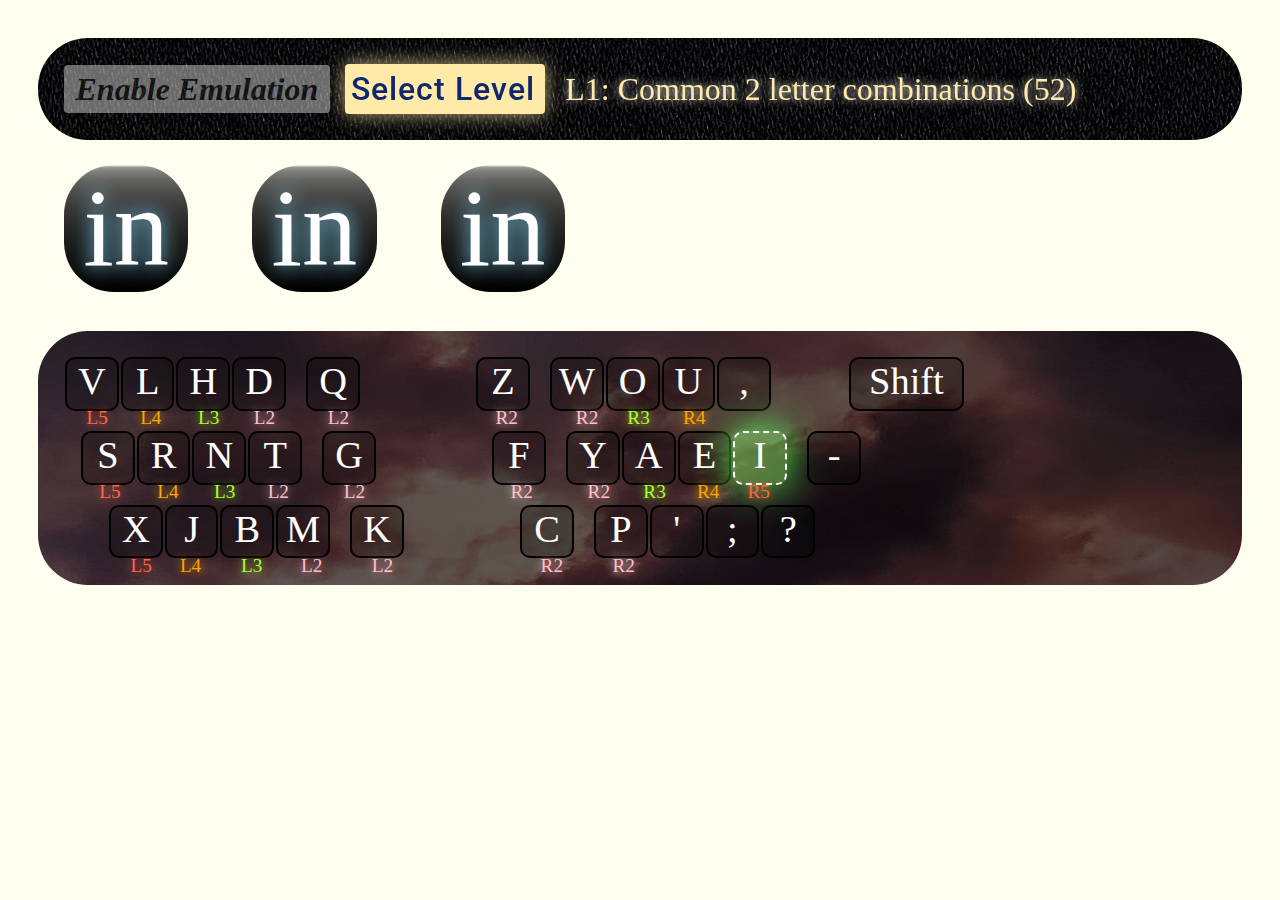
==== commit 711d6a13: "Update learn.html" ====
--- a/learn.html
+++ b/learn.html
@@ -147,7 +147,7 @@
         l6 = l6.concat(['clUE','trUE','cUE','dUE','hUE','fUEl','qUEry','venUE','crUEl','issUE','rescUE','qUEen','argUE','virtUE','qUEstion'])
         a2 = a2.concat("ue ".repeat(l6.length-a2.length).split(" "))
         a2.pop()
-        l6 = l6.concat(['marK','larK','kind','sharK','darK','starK','barK','sKirt','KinK','ranKed'])
+        l6 = l6.concat(['marK','larK','kind','sharK','darK','starK','barK','sKirt','KinK','ranKed','Kids'])
         a2 = a2.concat("k ".repeat(l6.length-a2.length).split(" "))
         a2.pop()
         l6 = l6.concat(['tYPe','hYPe','skYPe','gYPsy','tYPo','hYPo','hYPer','crYPt','hYPhae','hYPno','glYPh'])
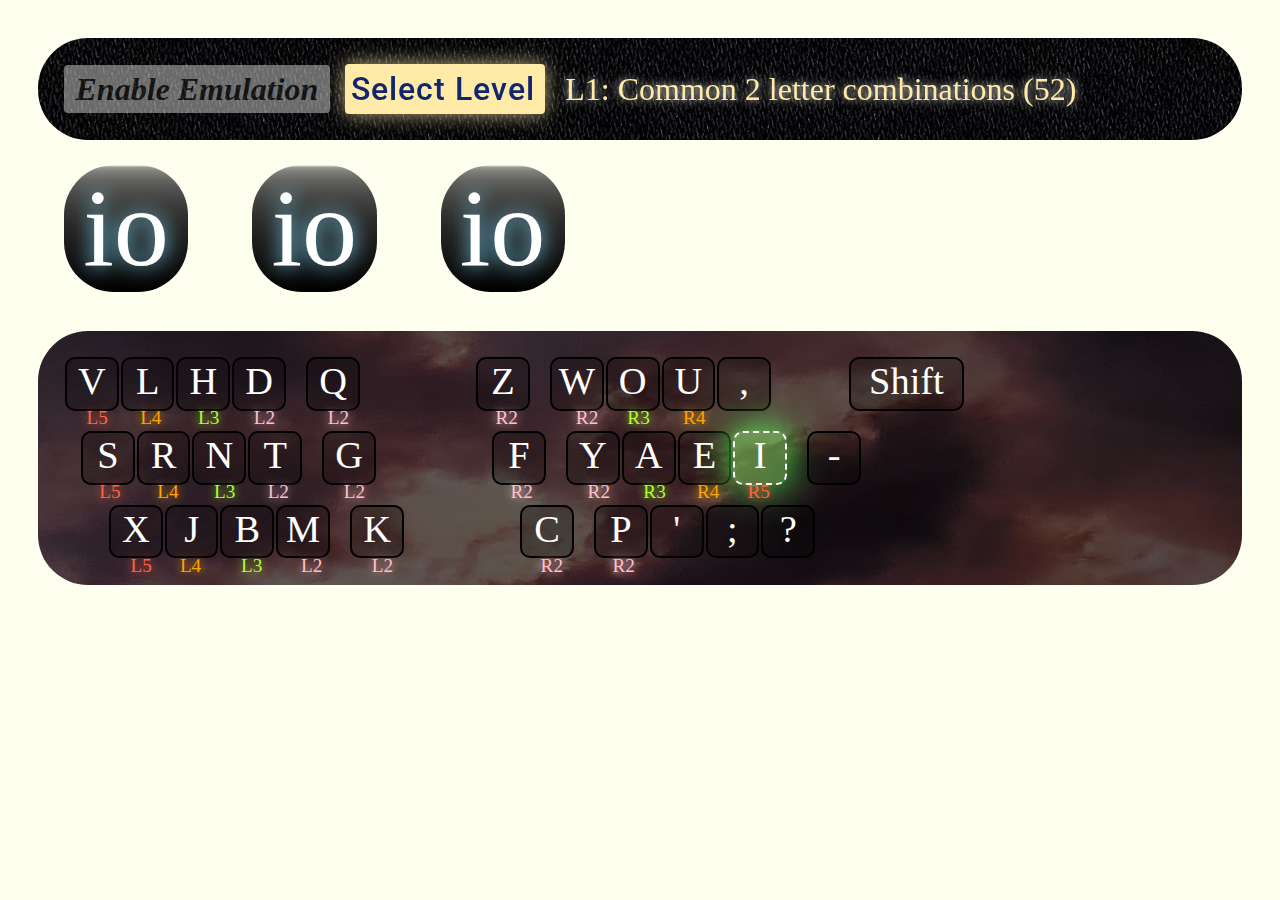
==== commit ef933d4d: "Update learn.html" ====
--- a/learn.html
+++ b/learn.html
@@ -144,7 +144,7 @@
         a2 = []
         a2 = a2.concat("rl ".repeat(l6.length-a2.length).split(" "))
         a2.pop()
-        l6 = l6.concat(['clUE','trUE','cUE','dUE','hUE','fUEl','qUEry','venUE','crUEl','issUE','rescUE','qUEen','argUE','virtUE','qUEstion'])
+        l6 = l6.concat(['clUE','trUE','cUE','dUE','hUE','fUEl','qUEry','venUE','crUEl','issUE','rescUE','argUE','virtUE','qUEstion'])
         a2 = a2.concat("ue ".repeat(l6.length-a2.length).split(" "))
         a2.pop()
         l6 = l6.concat(['marK','larK','kind','sharK','darK','starK','barK','sKirt','KinK','ranKed','Kids'])
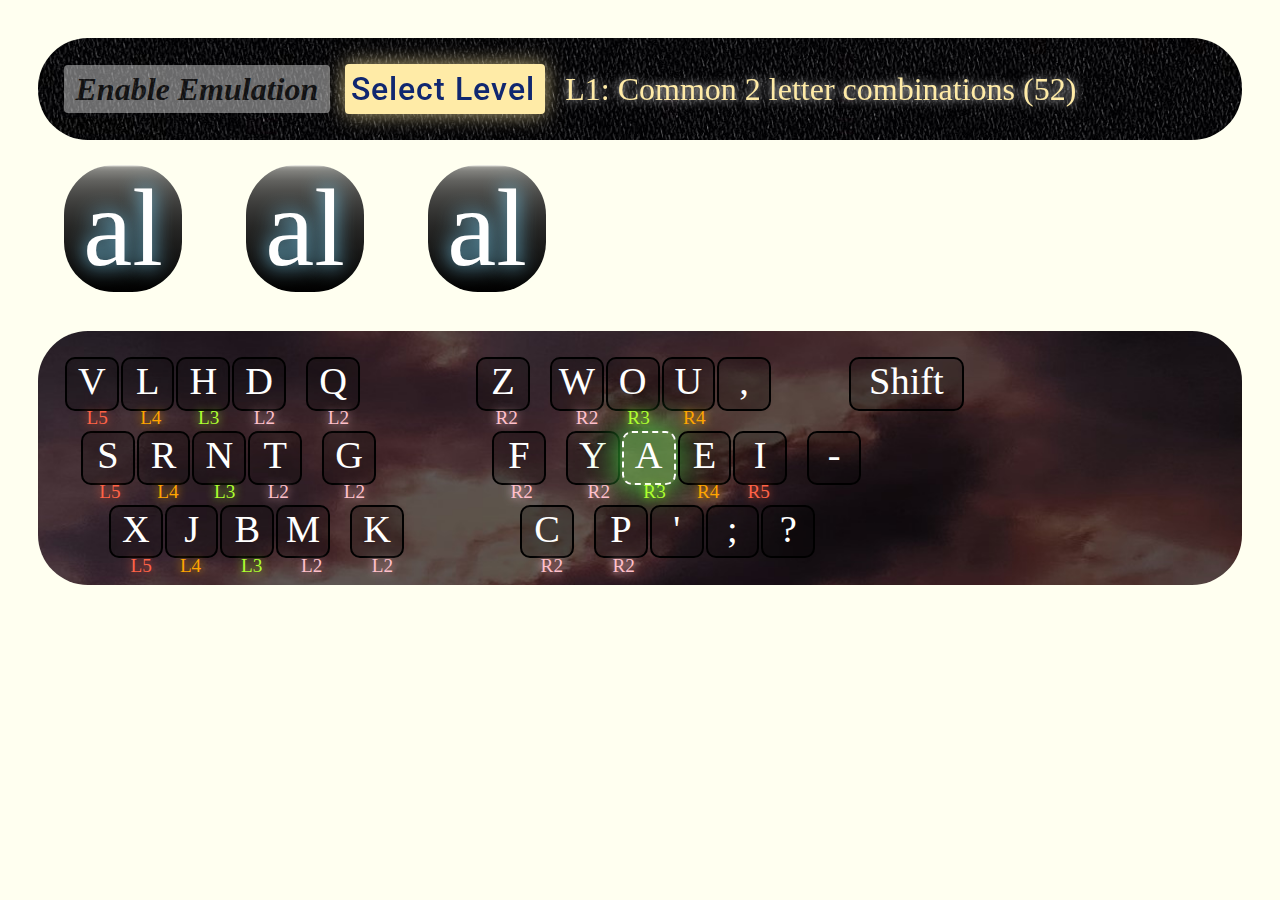
==== commit 51a4d021: "Update learn.html" ====
--- a/learn.html
+++ b/learn.html
@@ -189,7 +189,7 @@
         l6 = l6.concat(['iNHale','unholy','iNHumane','iNHibit','uNHinged'])
         a2 = a2.concat("nh ".repeat(l6.length-a2.length).split(" "))
         a2.pop()
-        l6 = l6.concat(['alr','aLRight','aLReady','rivaLRy','chivaLRy','raiLRoad'])
+        l6 = l6.concat(['aLR','aLRight','aLReady','rivaLRy','chivaLRy'])
         a2 = a2.concat("lr ".repeat(l6.length-a2.length).split(" "))
         a2.pop()
         l6 = l6.concat(['BRight','celeBRate','BRonze','BRead','BRing','BRanch','BRoom'])
@@ -204,7 +204,7 @@
         l7 = ['a','about','act','actually','add','after','again','against','age','ago','air','all','also','always','am','among','an','and','animal','another','answer','appear','are','area','as','ask','at','back','ball','base','be','beauty','because','become','bed','been','before','began','begin','behind','best','better','better','between','big','bird','black','blue','boat','body','book','both','bottom','box','boy','bring','brought','build','built','busy','but','by','call','came','can','car','care','carefully','carry','centre','certain','change','check','child','children','city','class','clear','close','cold','colour','come','common','community','complete','contain','could','country','course','create','cried','cross','cry','cut','dark','day','decide','decided','deep','develop','did','different','do','does','dog','door','down','draw','dream','drive','dry','during','each','early','earth','east','easy','eat','effort','enough','every','example','experience','explain','eye','face','fact','false','family','far','farm','fast','father','feel','feet','few','field','find','fire','first','fish','five','fly','follow','food','form','found','four','friend','from','front','full','game','gave','get','girl','give','go','gold','good','got','government','great','green','ground','group','grow','guy','had','half','hand','happen','happened','hard','has','have','he','hear','heat','heavy','help','her','here','high','his','hold','home','horse','horn','hot','hour','house','idea','if','important','in','inch','include','into','is','island','it','just','keep','kind','king','knew','know','known','kurumi','land','language','large','last','late','later','laugh','lead','learn','leave','left','less','less','let','letter','life','light','like','line','list','listen','little','live','long','look','love','low','machine','made','make','man','many','map','mark','may','mean','measure','men','might','mile','million','mind','minute','miss','money','month','moon','more','more','morning','most','mother','mountain','move','much','music','must','my','name','nation','near','need','never','new','next','night','no','north','note','notice','noun','now','number','object','of','off','office','often','oh','oil','old','on','once','one','only','open','or','order','other','our','out','over','page','pair','part','pass','passed','people','perhaps','person','picture','place','plan','plane','plant','play','point','power','probably','problem','product','provide','pull','put','question','quick','rain','ran','reach','read','ready','real','receive','record','red','relationship','remember','right','river','road','rock','room','round','rule','run','said','same','saw','say','school','science','sea','season','second','see','seem','self','sentence','serve','set','several','shape','she','ship','short','should','show','shown','side','simple','since','sing','sit','six','size','sleep','slow','small','snow','so','some','something','song','soon','sound','south','space','special','spell','spring','stand','star','start','stay','step','stood','stop','story','street','strong','study','such','summer','sun','system','table','take','talk','teach','tell','ten','test','than','that','the','their','them','then','there','these','they','thing','think','this','those','though','thought','thousand','three','through','time','to','together','told','too','took','top','toward','town','travel','tree','try','true','turn','two','under','understand','until','up','upon','us','use','usual','very','voice','vowel','wait','walk','want','war','warm','was','watch','water','wave','way','we','week','weight','were','west','what','wheel','where','which','white','who','why','will','wind','winter','with','without','woman','wonder','wood','word','words','work','world','would','write','wrong','year','yes','you','young']
         l8 = ["the","be","of","and","a","to","in","he","have","it","that","for","they","with","as","not","on","she","at","by","this","we","you","do","but","from","or","which","one","would","all","will","there","say","who","make","when","can","more","if","no","man","out","other","so","what","time","up","go","about","than","into","could","state","only","new","year","some","take","come","these","know","see","use","get","like","then","first","any","work","now","may","such","give","over","think","most","even","find","day","also","after","way","many","must","look","before","great","back","through","long","where","much","should","well","people","down","own","just","because","good","each","those","feel","seem","how","high","too","place","little","world","very","still","nation","hand","old","life","tell","write","become","here","show","house","both","between","need","mean","call","develop","under","last","right","move","thing","general","school","never","same","another","begin","while","number","part","turn","real","leave","might","want","point","form","off","child","few","small","since","against","ask","late","home","interest","large","person","end","open","public","follow","during","present","without","again","hold","govern","around","possible","head","consider","word","program","problem","however","lead","system","set","order","eye","plan","run","keep","face","fact","group","play","stand","increase","early","course","change","help","line"]
         l9 = ["about","above","add","after","again","air","all","almost","along","also","always","an","and","animal","another","answer","any","are","around","as","ask","at","away","back","be","because","been","before","began","begin","being","below","between","big","book","both","boy","but","by","call","came","can","car","carry","change","children","city","close","come","could","country","cut","day","did","different","do","does","don't","down","each","earth","eat","end","enough","even","every","example","eye","face","family","far","father","feet","few","find","first","follow","food","for","form","found","four","from","get","girl","give","go","good","got","great","group","grow","had","hand","hard","has","have","he","head","hear","help","her","here","high","him","his","home","house","how","idea","if","important","in","into","is","it","its","it's","just","keep","kind","know","land","large","last","later","learn","leave","left","let","letter","life","light","like","line","list","little","live","long","look","made","make","man","many","may","me","mean","men","might","mile","miss","more","most","mother","mountain","move","much","must","my","name","near","need","never","new","next","night","no","not","now","number","of","off","often","oil","old","on","once","one","only","open","or","other","our","out","over","own","page","paper","part","people","picture","place","plant","play","point","put","question","quick","quickly","quite","read","really","right","river","run","said","same","saw","say","school","sea","second","see","seem","sentence","set","she","should","show","side","small","so","some","something","sometimes","song","soon","sound","spell","start","state","still","stop","story","study","such","take","talk","tell","than","that","the","their","them","then","there","these","they","thing","think","this","those","thought","three","through","time","to","together","too","took","tree","try","turn","two","under","until","up","us","use","very","walk","want","was","watch","water","way","we","well","went","were","what","when","where","which","while","white","who","why","will","with","without","word","work","world","would","write","year","you","young","your"]
-        l10 = ["BLUE","qUEen","brick","schoolgiRL","cowgiRL","unapprOAchaBLe","radiOActive","sugarcOAt","conseqUEnce","qUEUEd",]
+        l10 = ["BLUE","qUEen","brick","schoolgiRL","cowgiRL","unapprOAchaBLe","radiOActive","sugarcOAt","conseqUEnce","qUEUEd","raiLROAd"]
         a3 = [["B: L2, UE: Slide/Flatten"],
         ["UE: Slide/Flatten OR U: R3"],
         ["Don't alt BR"],
@@ -214,7 +214,8 @@
         ["Regular alt"],
         ["Regular alt"],
         ["Regular alt"],
-        ["UE: Avoid sliding, try pressing together (flatten) OR U: R3"]]
+        ["UE: Avoid sliding, try pressing together (flatten) OR U: R3"],
+	["Regular alts"]]
         //l9 = ['I want to.','Yes, can you?','How are you?','Where are you?','How to make','How to do','Do it yourself.',"Sorry, I can't.","Can't you do","There's a thing","Where were you?","By the way","Okay, thank you.","Do your work.","Can you please","That is so","There's no way!"]
         function generate(x){
             localStorage.lvl = x
